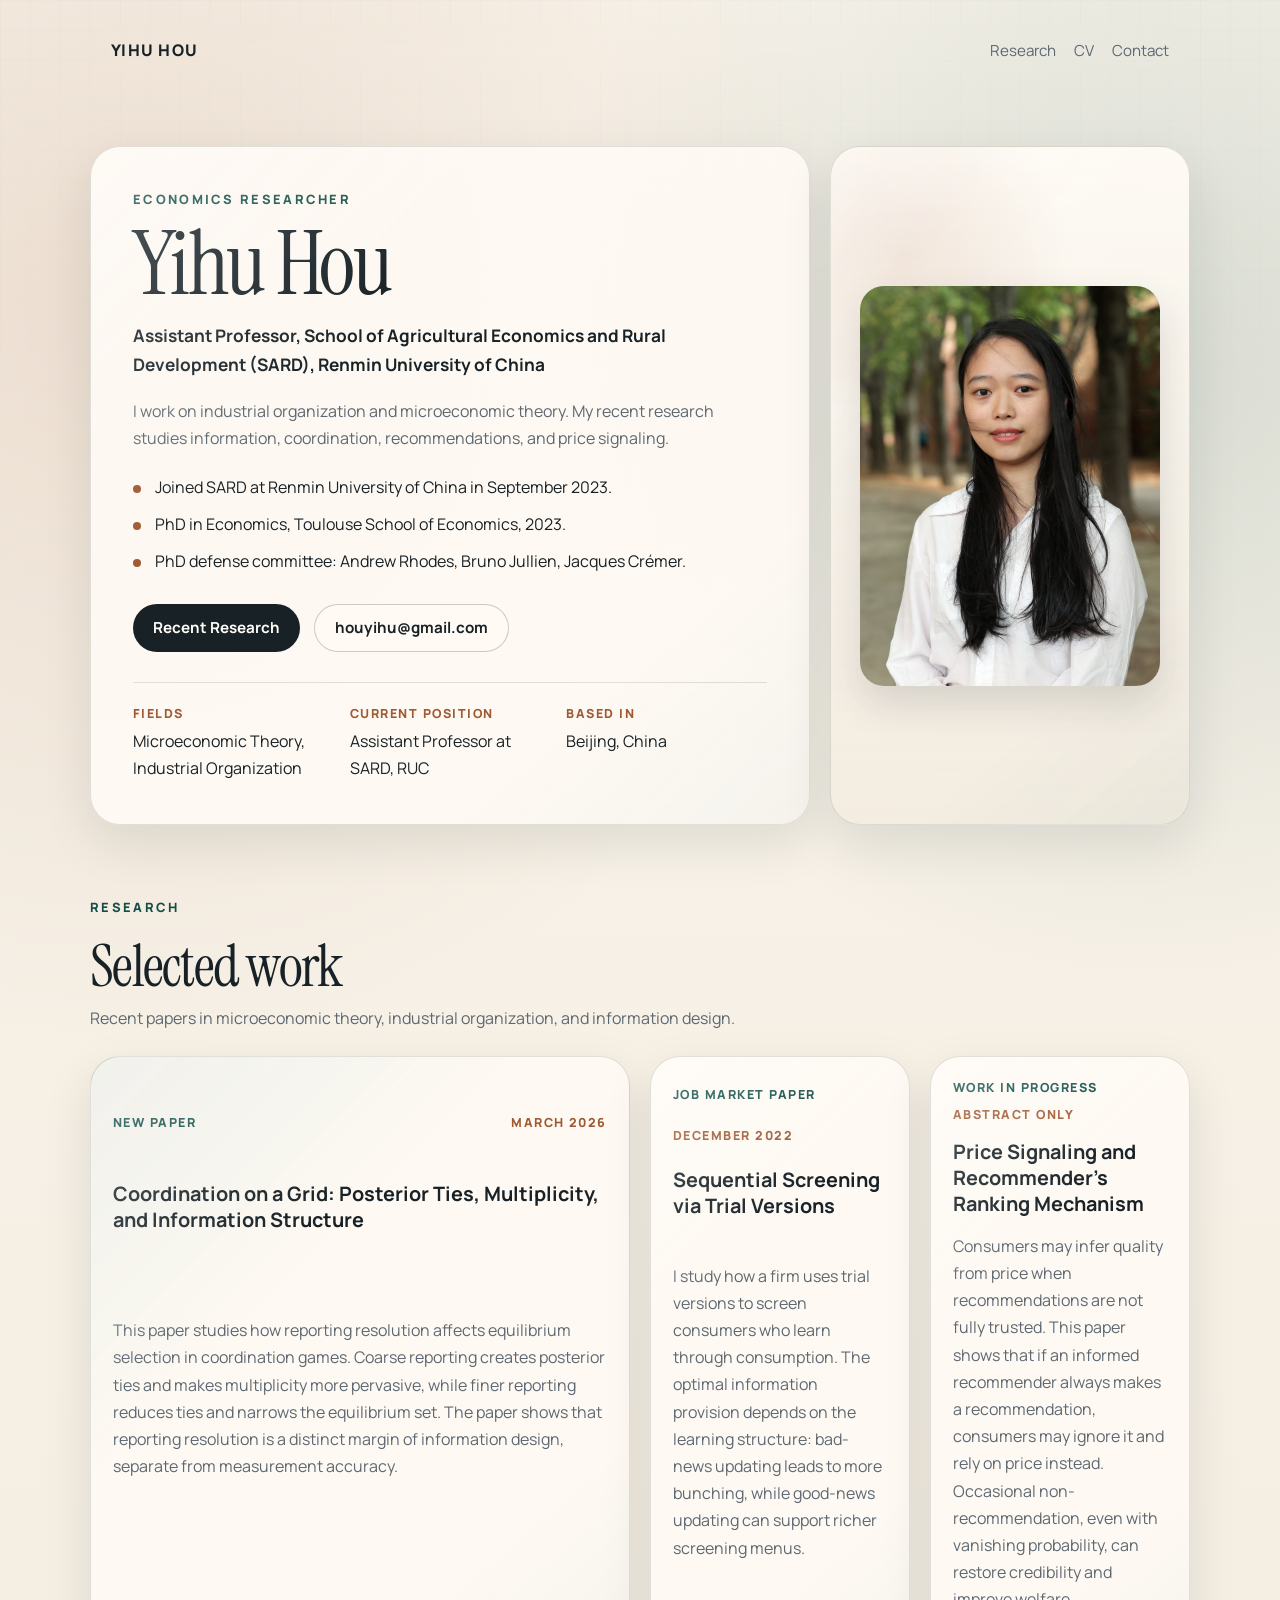
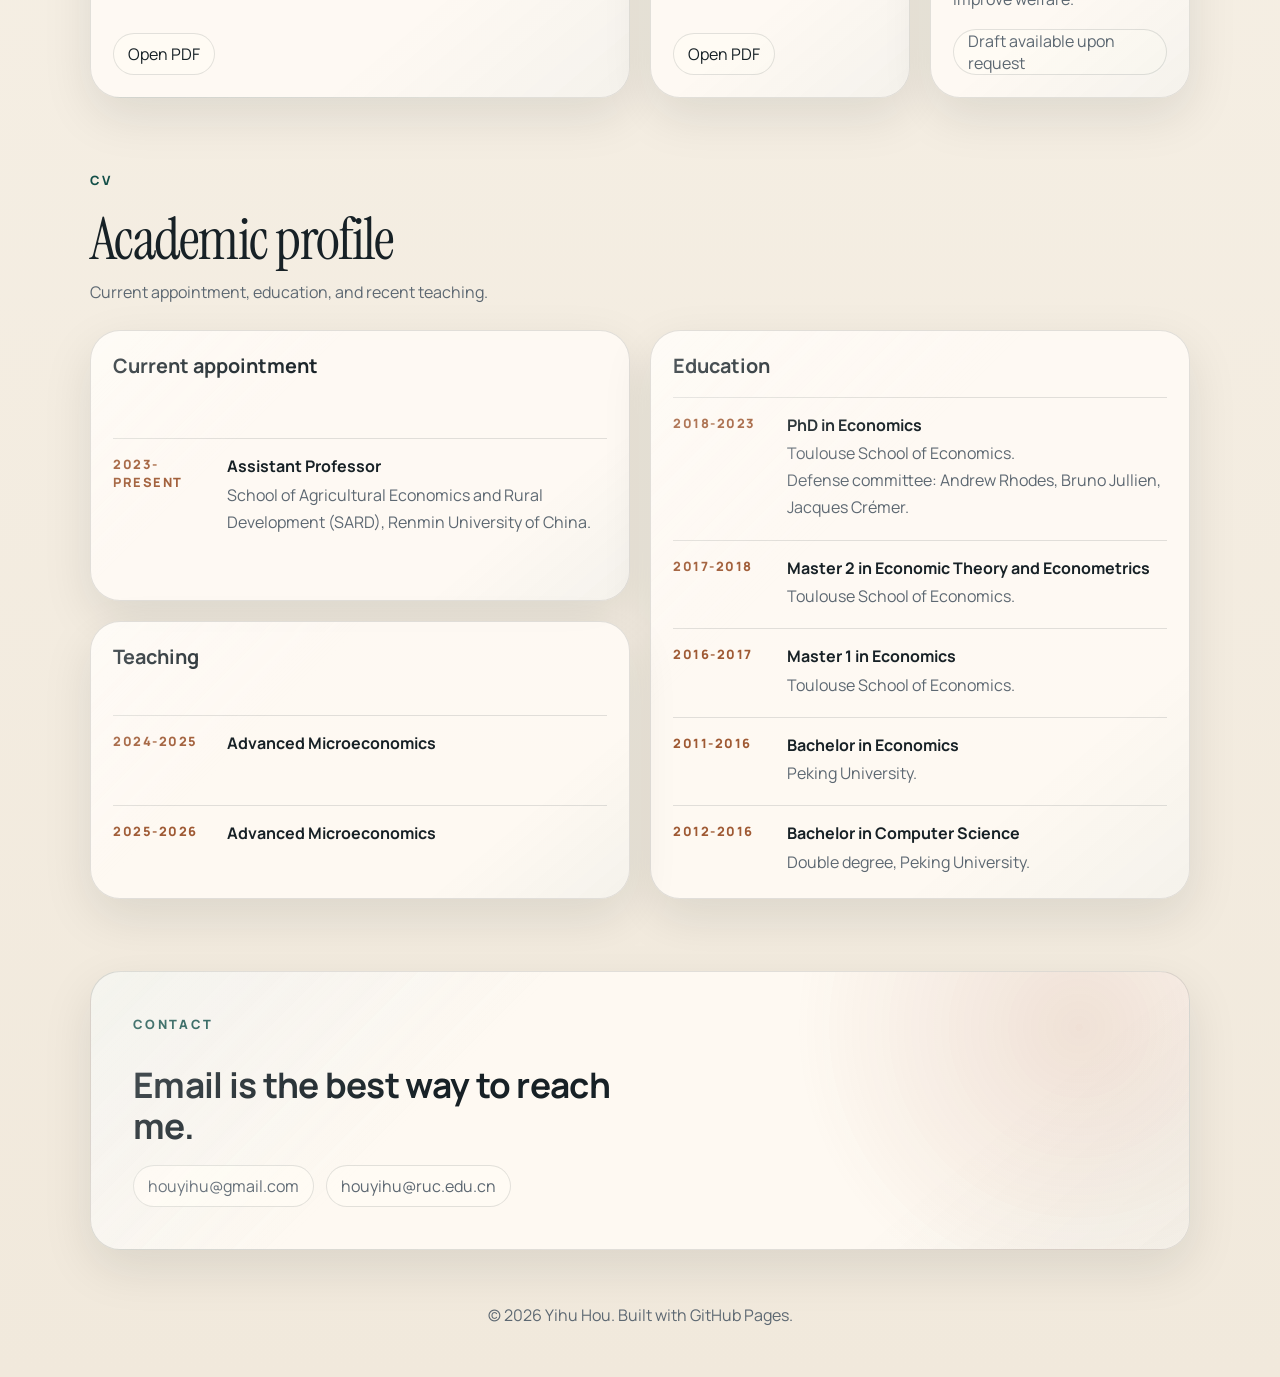
==== index.html @ 190ee10f "Build academic personal website" ====
<!DOCTYPE html>
<html lang="en">
<head>
  <meta charset="UTF-8">
  <meta name="viewport" content="width=device-width, initial-scale=1.0">
  <title>Yihu Hou | Economics</title>
  <meta
    name="description"
    content="Personal academic website of Yihu Hou, Assistant Professor at SARD, Renmin University of China."
  >
  <link rel="preconnect" href="https://fonts.googleapis.com">
  <link rel="preconnect" href="https://fonts.gstatic.com" crossorigin>
  <link
    href="https://fonts.googleapis.com/css2?family=Instrument+Serif:ital@0;1&family=Manrope:wght@400;500;600;700;800&display=swap"
    rel="stylesheet"
  >
  <link rel="stylesheet" href="assets/styles.css">
</head>
<body>
  <div class="page-shell">
    <header class="site-header">
      <a class="brand" href="#top">Yihu Hou</a>
      <nav class="site-nav" aria-label="Main navigation">
        <a href="#research">Research</a>
        <a href="#cv">CV</a>
        <a href="#contact">Contact</a>
      </nav>
    </header>

    <main id="top">
      <section class="hero section" data-reveal>
        <div class="hero-copy">
          <p class="eyebrow">Economics researcher</p>
          <h1>Yihu Hou</h1>
          <p class="hero-role">
            Assistant Professor, School of Agricultural Economics and Rural Development
            (SARD), Renmin University of China
          </p>
          <p class="hero-text">
            I work on industrial organization and microeconomic theory. My recent research
            studies information, coordination, recommendations, and price signaling.
          </p>

          <ul class="hero-points">
            <li>Joined SARD at Renmin University of China in September 2023.</li>
            <li>PhD in Economics, Toulouse School of Economics, 2023.</li>
            <li>PhD defense committee: Andrew Rhodes, Bruno Jullien, Jacques Cr&eacute;mer.</li>
          </ul>

          <div class="hero-actions">
            <a class="button button-primary" href="#research">Recent Research</a>
            <a class="button button-secondary" href="mailto:houyihu@gmail.com">houyihu@gmail.com</a>
          </div>

          <dl class="hero-meta">
            <div>
              <dt>Fields</dt>
              <dd>Microeconomic Theory, Industrial Organization</dd>
            </div>
            <div>
              <dt>Current Position</dt>
              <dd>Assistant Professor at SARD, RUC</dd>
            </div>
            <div>
              <dt>Based In</dt>
              <dd>Beijing, China</dd>
            </div>
          </dl>
        </div>

        <figure class="hero-photo">
          <img src="assets/yihu-photo.jpg" alt="Portrait of Yihu Hou">
        </figure>
      </section>

      <section class="section research" id="research" data-reveal>
        <div class="section-heading">
          <p class="eyebrow">Research</p>
          <h2>Selected work</h2>
          <p class="section-note">
            Recent papers in microeconomic theory, industrial organization, and information design.
          </p>
        </div>

        <div class="research-grid">
          <article class="paper-card paper-card-featured">
            <div class="paper-meta">
              <span class="paper-tag">New paper</span>
              <span class="paper-date">March 2026</span>
            </div>
            <h3>Coordination on a Grid: Posterior Ties, Multiplicity, and Information Structure</h3>
            <p>
              This paper studies how reporting resolution affects equilibrium selection in
              coordination games. Coarse reporting creates posterior ties and makes multiplicity
              more pervasive, while finer reporting reduces ties and narrows the equilibrium set.
              The paper shows that reporting resolution is a distinct margin of information design,
              separate from measurement accuracy.
            </p>
            <div class="paper-links">
              <a href="coordination-on-a-grid_v3.pdf" target="_blank" rel="noreferrer">Open PDF</a>
            </div>
          </article>

          <article class="paper-card">
            <div class="paper-meta">
              <span class="paper-tag">Job market paper</span>
              <span class="paper-date">December 2022</span>
            </div>
            <h3>Sequential Screening via Trial Versions</h3>
            <p>
              I study how a firm uses trial versions to screen consumers who learn through
              consumption. The optimal information provision depends on the learning structure:
              bad-news updating leads to more bunching, while good-news updating can support
              richer screening menus.
            </p>
            <div class="paper-links">
              <a href="jmp.pdf" target="_blank" rel="noreferrer">Open PDF</a>
            </div>
          </article>

          <article class="paper-card">
            <div class="paper-meta">
              <span class="paper-tag">Work in progress</span>
              <span class="paper-date">Abstract only</span>
            </div>
            <h3>Price Signaling and Recommender's Ranking Mechanism</h3>
            <p>
              Consumers may infer quality from price when recommendations are not fully trusted.
              This paper shows that if an informed recommender always makes a recommendation,
              consumers may ignore it and rely on price instead. Occasional non-recommendation,
              even with vanishing probability, can restore credibility and improve welfare.
            </p>
            <div class="paper-links">
              <span>Draft available upon request</span>
            </div>
          </article>
        </div>
      </section>

      <section class="section cv-section" id="cv" data-reveal>
        <div class="section-heading">
          <p class="eyebrow">CV</p>
          <h2>Academic profile</h2>
          <p class="section-note">
            Current appointment, education, and recent teaching.
          </p>
        </div>

        <div class="cv-grid">
          <article class="cv-card">
            <h3>Current appointment</h3>
            <div class="cv-item">
              <span class="cv-date">2023-present</span>
              <div>
                <strong>Assistant Professor</strong>
                <p>School of Agricultural Economics and Rural Development (SARD), Renmin University of China.</p>
              </div>
            </div>
          </article>

          <article class="cv-card cv-card-large">
            <h3>Education</h3>
            <div class="cv-item">
              <span class="cv-date">2018-2023</span>
              <div>
                <strong>PhD in Economics</strong>
                <p>Toulouse School of Economics.</p>
                <p>Defense committee: Andrew Rhodes, Bruno Jullien, Jacques Cr&eacute;mer.</p>
              </div>
            </div>
            <div class="cv-item">
              <span class="cv-date">2017-2018</span>
              <div>
                <strong>Master 2 in Economic Theory and Econometrics</strong>
                <p>Toulouse School of Economics.</p>
              </div>
            </div>
            <div class="cv-item">
              <span class="cv-date">2016-2017</span>
              <div>
                <strong>Master 1 in Economics</strong>
                <p>Toulouse School of Economics.</p>
              </div>
            </div>
            <div class="cv-item">
              <span class="cv-date">2011-2016</span>
              <div>
                <strong>Bachelor in Economics</strong>
                <p>Peking University.</p>
              </div>
            </div>
            <div class="cv-item">
              <span class="cv-date">2012-2016</span>
              <div>
                <strong>Bachelor in Computer Science</strong>
                <p>Double degree, Peking University.</p>
              </div>
            </div>
          </article>

          <article class="cv-card">
            <h3>Teaching</h3>
            <div class="cv-item">
              <span class="cv-date">2024-2025</span>
              <div>
                <strong>Advanced Microeconomics</strong>
              </div>
            </div>
            <div class="cv-item">
              <span class="cv-date">2025-2026</span>
              <div>
                <strong>Advanced Microeconomics</strong>
              </div>
            </div>
          </article>
        </div>
      </section>

      <section class="section contact-section" id="contact" data-reveal>
        <div class="contact-panel">
          <p class="eyebrow">Contact</p>
          <h2>Email is the best way to reach me.</h2>
          <div class="contact-links" aria-label="Contact links">
            <a href="mailto:houyihu@gmail.com">houyihu@gmail.com</a>
            <a href="mailto:houyihu@ruc.edu.cn">houyihu@ruc.edu.cn</a>
          </div>
        </div>
      </section>
    </main>

    <footer class="site-footer">
      <p>&copy; <span id="current-year"></span> Yihu Hou. Built with GitHub Pages.</p>
    </footer>
  </div>

  <script src="assets/script.js"></script>
</body>
</html>
---- assets/styles.css ----
:root {
  --bg: #f6f1e8;
  --surface: rgba(255, 251, 245, 0.88);
  --surface-strong: #fffdf8;
  --ink: #172126;
  --muted: #5d6872;
  --line: rgba(23, 33, 38, 0.12);
  --line-strong: rgba(23, 33, 38, 0.22);
  --accent: #124e47;
  --accent-soft: rgba(18, 78, 71, 0.12);
  --warm: #9f5a34;
  --shadow: 0 18px 50px rgba(20, 29, 34, 0.1);
  --radius-xl: 30px;
  --radius-lg: 22px;
  --radius-md: 18px;
  --radius-sm: 999px;
  --max-width: 1100px;
}

*,
*::before,
*::after {
  box-sizing: border-box;
}

html {
  scroll-behavior: smooth;
}

body {
  margin: 0;
  min-height: 100vh;
  font-family: "Manrope", "Segoe UI", sans-serif;
  color: var(--ink);
  background:
    radial-gradient(circle at 10% 10%, rgba(159, 90, 52, 0.14), transparent 26%),
    radial-gradient(circle at 90% 12%, rgba(18, 78, 71, 0.14), transparent 22%),
    linear-gradient(180deg, #f9f4eb 0%, #f1e9dc 100%);
}

body::before {
  content: "";
  position: fixed;
  inset: 0;
  pointer-events: none;
  background-image:
    linear-gradient(rgba(23, 33, 38, 0.03) 1px, transparent 1px),
    linear-gradient(90deg, rgba(23, 33, 38, 0.03) 1px, transparent 1px);
  background-size: 30px 30px;
  mask-image: linear-gradient(180deg, rgba(0, 0, 0, 0.35), transparent 85%);
}

a {
  color: inherit;
  text-decoration: none;
}

img {
  display: block;
  max-width: 100%;
}

h1,
h2,
h3,
p,
dl,
dd,
dt,
figure {
  margin: 0;
}

ul {
  margin: 0;
  padding: 0;
}

.page-shell {
  width: min(calc(100% - 32px), var(--max-width));
  margin: 0 auto;
  padding: 24px 0 48px;
}

.site-header {
  position: sticky;
  top: 18px;
  z-index: 20;
  display: flex;
  align-items: center;
  justify-content: space-between;
  gap: 16px;
  padding: 14px 20px;
  margin-bottom: 28px;
  border: 1px solid transparent;
  border-radius: var(--radius-sm);
  backdrop-filter: blur(14px);
  transition:
    background-color 200ms ease,
    border-color 200ms ease,
    box-shadow 200ms ease;
}

.site-header.is-scrolled {
  background: rgba(255, 251, 245, 0.78);
  border-color: rgba(23, 33, 38, 0.08);
  box-shadow: 0 10px 28px rgba(20, 29, 34, 0.08);
}

.brand {
  font-size: 1rem;
  font-weight: 800;
  letter-spacing: 0.08em;
  text-transform: uppercase;
}

.site-nav {
  display: flex;
  flex-wrap: wrap;
  justify-content: flex-end;
  gap: 18px;
}

.site-nav a,
.paper-links a,
.contact-links a {
  transition:
    color 180ms ease,
    border-color 180ms ease,
    transform 180ms ease,
    background-color 180ms ease;
}

.site-nav a {
  font-size: 0.95rem;
  color: var(--muted);
}

.site-nav a:hover,
.site-nav a:focus-visible,
.paper-links a:hover,
.paper-links a:focus-visible,
.contact-links a:hover,
.contact-links a:focus-visible {
  color: var(--accent);
}

.section {
  padding: 36px 0;
}

.hero,
.research-grid,
.cv-grid {
  display: grid;
  gap: 20px;
}

.hero {
  grid-template-columns: minmax(0, 1.2fr) minmax(280px, 360px);
  align-items: center;
  padding-top: 42px;
}

.hero-copy,
.hero-photo,
.paper-card,
.cv-card,
.contact-panel {
  position: relative;
  overflow: hidden;
  border: 1px solid var(--line);
  border-radius: var(--radius-xl);
  background: var(--surface);
  box-shadow: var(--shadow);
}

.hero-copy,
.contact-panel {
  padding: clamp(28px, 4vw, 42px);
}

.hero-photo,
.paper-card,
.cv-card {
  padding: 22px;
}

.hero-copy::after,
.hero-photo::after,
.paper-card::after,
.cv-card::after,
.contact-panel::after {
  content: "";
  position: absolute;
  inset: 0;
  border-radius: inherit;
  pointer-events: none;
  background:
    linear-gradient(135deg, rgba(255, 255, 255, 0.28), transparent 34%),
    linear-gradient(320deg, rgba(18, 78, 71, 0.04), transparent 24%);
}

.eyebrow {
  margin-bottom: 10px;
  font-size: 0.8rem;
  font-weight: 800;
  letter-spacing: 0.18em;
  text-transform: uppercase;
  color: var(--accent);
}

h1,
h2 {
  font-family: "Instrument Serif", Georgia, serif;
  font-weight: 400;
  letter-spacing: -0.03em;
  line-height: 0.98;
}

h1 {
  font-size: clamp(3.2rem, 7vw, 5.5rem);
}

h2 {
  font-size: clamp(2.2rem, 4.5vw, 3.7rem);
}

h3 {
  font-size: 1.24rem;
  line-height: 1.3;
}

p,
li,
dd,
.section-note {
  line-height: 1.7;
}

.hero-role {
  margin-top: 14px;
  max-width: 34rem;
  font-size: 1.08rem;
  font-weight: 700;
}

.hero-text,
.section-note,
.paper-card p,
.cv-item p,
.site-nav a,
.paper-links span,
.contact-links a,
.site-footer {
  color: var(--muted);
}

.hero-text {
  max-width: 40rem;
  margin-top: 18px;
}

.hero-points {
  display: grid;
  gap: 10px;
  margin-top: 22px;
  list-style: none;
}

.hero-points li {
  position: relative;
  padding-left: 22px;
}

.hero-points li::before {
  content: "";
  position: absolute;
  top: 11px;
  left: 0;
  width: 8px;
  height: 8px;
  border-radius: 50%;
  background: var(--warm);
}

.hero-actions {
  display: flex;
  flex-wrap: wrap;
  gap: 14px;
  margin-top: 28px;
}

.button {
  display: inline-flex;
  align-items: center;
  justify-content: center;
  min-height: 48px;
  padding: 0 20px;
  border-radius: var(--radius-sm);
  font-size: 0.95rem;
  font-weight: 700;
  transition:
    transform 180ms ease,
    background-color 180ms ease,
    border-color 180ms ease,
    color 180ms ease;
}

.button:hover,
.button:focus-visible {
  transform: translateY(-2px);
}

.button-primary {
  color: #fffdf8;
  background: var(--ink);
}

.button-primary:hover,
.button-primary:focus-visible {
  background: var(--accent);
}

.button-secondary {
  border: 1px solid var(--line-strong);
  background: rgba(255, 251, 245, 0.72);
}

.button-secondary:hover,
.button-secondary:focus-visible {
  border-color: var(--accent);
}

.hero-meta {
  display: grid;
  grid-template-columns: repeat(3, minmax(0, 1fr));
  gap: 16px;
  margin-top: 30px;
  padding-top: 22px;
  border-top: 1px solid var(--line);
}

.hero-meta dt {
  margin-bottom: 6px;
  font-size: 0.78rem;
  font-weight: 800;
  letter-spacing: 0.12em;
  text-transform: uppercase;
  color: var(--warm);
}

.hero-photo {
  align-self: stretch;
  display: flex;
  align-items: center;
  justify-content: center;
  background:
    radial-gradient(circle at 20% 16%, rgba(159, 90, 52, 0.14), transparent 26%),
    linear-gradient(180deg, rgba(255, 251, 245, 0.95), rgba(244, 236, 224, 0.82));
}

.hero-photo img {
  width: 100%;
  max-width: 300px;
  aspect-ratio: 3 / 4;
  object-fit: cover;
  border-radius: 24px;
  box-shadow: 0 18px 40px rgba(20, 29, 34, 0.14);
}

.section-heading {
  display: grid;
  gap: 10px;
  margin-bottom: 24px;
}

.research-grid {
  grid-template-columns: repeat(12, minmax(0, 1fr));
}

.paper-card {
  display: grid;
  gap: 16px;
}

.paper-card-featured {
  grid-column: span 6;
  background:
    linear-gradient(135deg, rgba(18, 78, 71, 0.08), transparent 36%),
    var(--surface);
}

.research-grid .paper-card:nth-child(2),
.research-grid .paper-card:nth-child(3) {
  grid-column: span 3;
}

.paper-meta {
  display: flex;
  flex-wrap: wrap;
  align-items: center;
  justify-content: space-between;
  gap: 10px;
}

.paper-tag,
.paper-date {
  font-size: 0.78rem;
  font-weight: 800;
  letter-spacing: 0.12em;
  text-transform: uppercase;
}

.paper-tag {
  color: var(--accent);
}

.paper-date {
  color: var(--warm);
}

.paper-links {
  display: flex;
  flex-wrap: wrap;
  gap: 10px;
  margin-top: auto;
}

.paper-links a,
.paper-links span,
.contact-links a {
  display: inline-flex;
  align-items: center;
  justify-content: center;
  min-height: 42px;
  padding: 0 14px;
  border: 1px solid var(--line);
  border-radius: var(--radius-sm);
  background: rgba(255, 251, 245, 0.74);
}

.paper-links a:hover,
.paper-links a:focus-visible,
.contact-links a:hover,
.contact-links a:focus-visible {
  transform: translateY(-1px);
  border-color: rgba(18, 78, 71, 0.28);
}

.cv-grid {
  grid-template-columns: repeat(2, minmax(0, 1fr));
}

.cv-card {
  display: grid;
  gap: 18px;
}

.cv-card-large {
  grid-row: span 2;
}

.cv-item {
  display: grid;
  grid-template-columns: 100px 1fr;
  gap: 14px;
  padding-top: 16px;
  border-top: 1px solid var(--line);
}

.cv-date {
  font-size: 0.8rem;
  font-weight: 800;
  letter-spacing: 0.12em;
  text-transform: uppercase;
  color: var(--warm);
}

.cv-item strong {
  display: block;
  margin-bottom: 4px;
  line-height: 1.4;
}

.contact-links {
  display: flex;
  flex-wrap: wrap;
  gap: 12px;
}

.contact-panel {
  display: grid;
  gap: 18px;
  background:
    radial-gradient(circle at 90% 20%, rgba(159, 90, 52, 0.15), transparent 28%),
    linear-gradient(135deg, rgba(18, 78, 71, 0.06), transparent 34%),
    var(--surface);
}

.contact-panel h2 {
  max-width: 22ch;
  font-family: "Manrope", "Segoe UI", sans-serif;
  font-size: clamp(1.55rem, 2.8vw, 2.2rem);
  font-weight: 700;
  letter-spacing: -0.02em;
  line-height: 1.18;
}

.site-footer {
  padding-top: 16px;
  text-align: center;
}

[data-reveal] {
  opacity: 0;
  transform: translateY(18px);
  transition:
    opacity 700ms ease,
    transform 700ms ease;
}

[data-reveal].is-visible {
  opacity: 1;
  transform: translateY(0);
}

@media (max-width: 1024px) {
  .hero,
  .cv-grid {
    grid-template-columns: 1fr;
  }

  .research-grid {
    grid-template-columns: 1fr;
  }

  .paper-card-featured,
  .research-grid .paper-card:nth-child(2),
  .research-grid .paper-card:nth-child(3) {
    grid-column: auto;
  }

  .cv-card-large {
    grid-row: auto;
  }
}

@media (max-width: 720px) {
  .page-shell {
    width: min(calc(100% - 20px), var(--max-width));
    padding-top: 14px;
  }

  .site-header {
    position: static;
    padding: 12px 16px;
    border-radius: 22px;
    background: rgba(255, 251, 245, 0.8);
    border-color: rgba(23, 33, 38, 0.08);
  }

  .site-nav {
    gap: 14px;
  }

  .hero {
    padding-top: 18px;
  }

  .hero-copy,
  .hero-photo,
  .paper-card,
  .cv-card,
  .contact-panel {
    border-radius: 24px;
  }

  .hero-meta,
  .cv-item {
    grid-template-columns: 1fr;
  }

  .hero-photo img {
    max-width: 260px;
  }
}

@media (prefers-reduced-motion: reduce) {
  html {
    scroll-behavior: auto;
  }

  *,
  *::before,
  *::after {
    animation: none !important;
    transition: none !important;
  }

  [data-reveal] {
    opacity: 1;
    transform: none;
  }
}
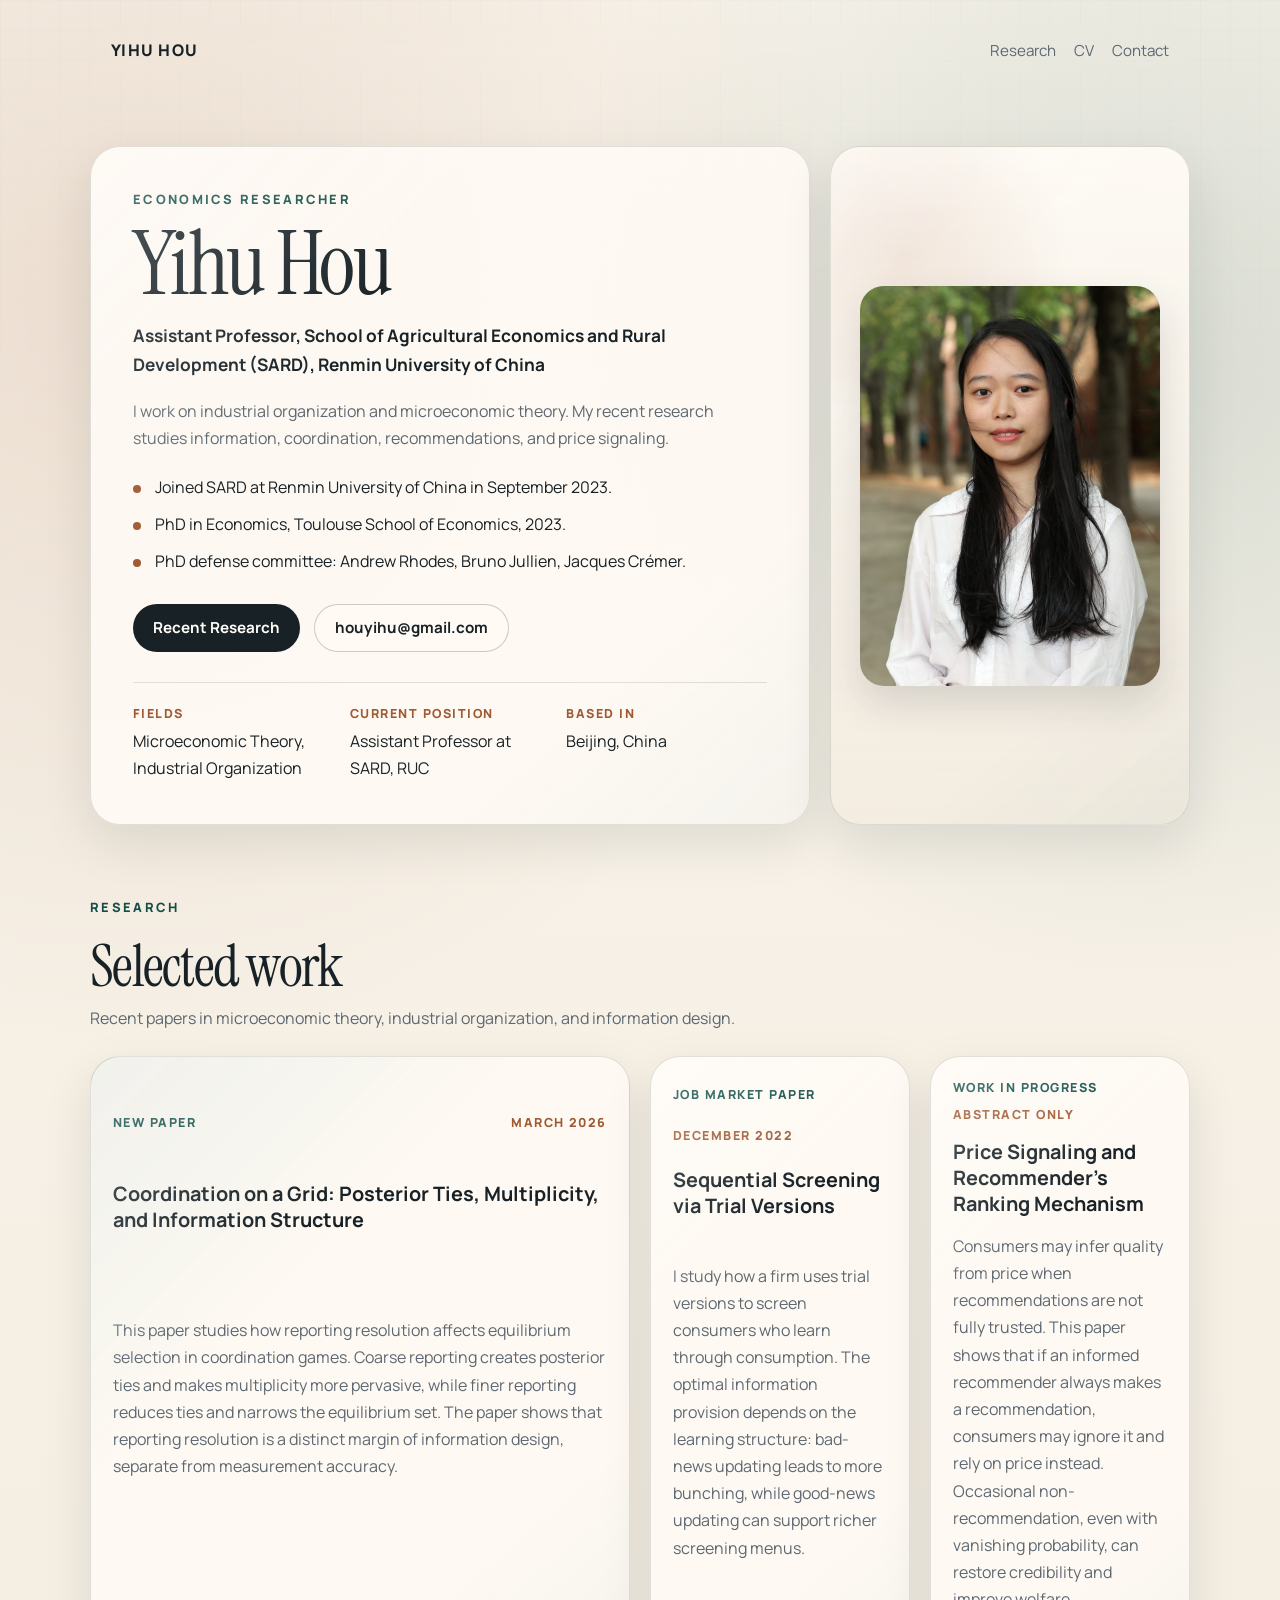
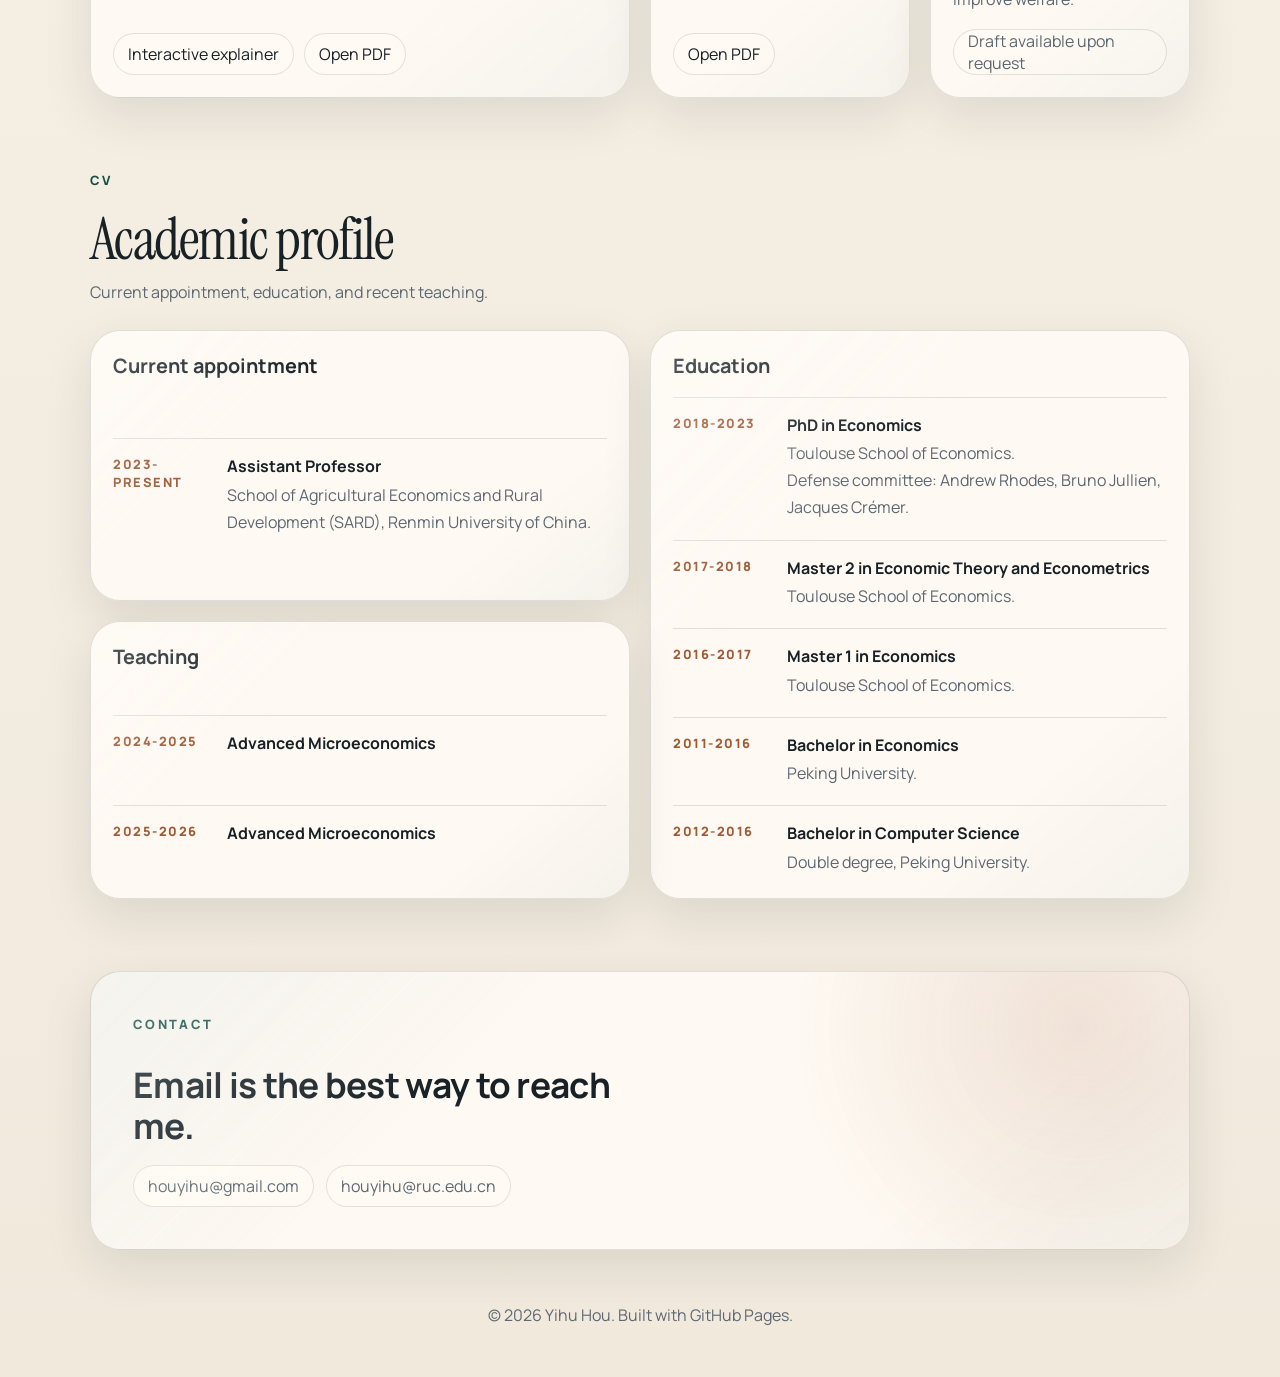
==== commit 531c8454: "Add illustration updates" ====
--- a/index.html
+++ b/index.html
@@ -8,6 +8,45 @@
     name="description"
     content="Personal academic website of Yihu Hou, Assistant Professor at SARD, Renmin University of China."
   >
+  <meta name="robots" content="index,follow,max-image-preview:large">
+  <link rel="canonical" href="https://yihuhou.github.io/">
+  <meta property="og:type" content="website">
+  <meta property="og:url" content="https://yihuhou.github.io/">
+  <meta property="og:title" content="Yihu Hou | Economics">
+  <meta
+    property="og:description"
+    content="Personal academic website of Yihu Hou, Assistant Professor at SARD, Renmin University of China."
+  >
+  <meta property="og:image" content="https://yihuhou.github.io/assets/yihu-photo.jpg">
+  <meta name="twitter:card" content="summary_large_image">
+  <script type="application/ld+json">
+    {
+      "@context": "https://schema.org",
+      "@type": "Person",
+      "name": "Yihu Hou",
+      "url": "https://yihuhou.github.io/",
+      "image": "https://yihuhou.github.io/assets/yihu-photo.jpg",
+      "jobTitle": "Assistant Professor",
+      "worksFor": {
+        "@type": "CollegeOrUniversity",
+        "name": "Renmin University of China"
+      },
+      "affiliation": {
+        "@type": "Organization",
+        "name": "School of Agricultural Economics and Rural Development, Renmin University of China"
+      },
+      "alumniOf": [
+        {
+          "@type": "CollegeOrUniversity",
+          "name": "Toulouse School of Economics"
+        },
+        {
+          "@type": "CollegeOrUniversity",
+          "name": "Peking University"
+        }
+      ]
+    }
+  </script>
   <link rel="preconnect" href="https://fonts.googleapis.com">
   <link rel="preconnect" href="https://fonts.gstatic.com" crossorigin>
   <link
@@ -97,6 +136,7 @@
               separate from measurement accuracy.
             </p>
             <div class="paper-links">
+              <a href="coordination-on-a-grid.html">Interactive explainer</a>
               <a href="coordination-on-a-grid_v3.pdf" target="_blank" rel="noreferrer">Open PDF</a>
             </div>
           </article>
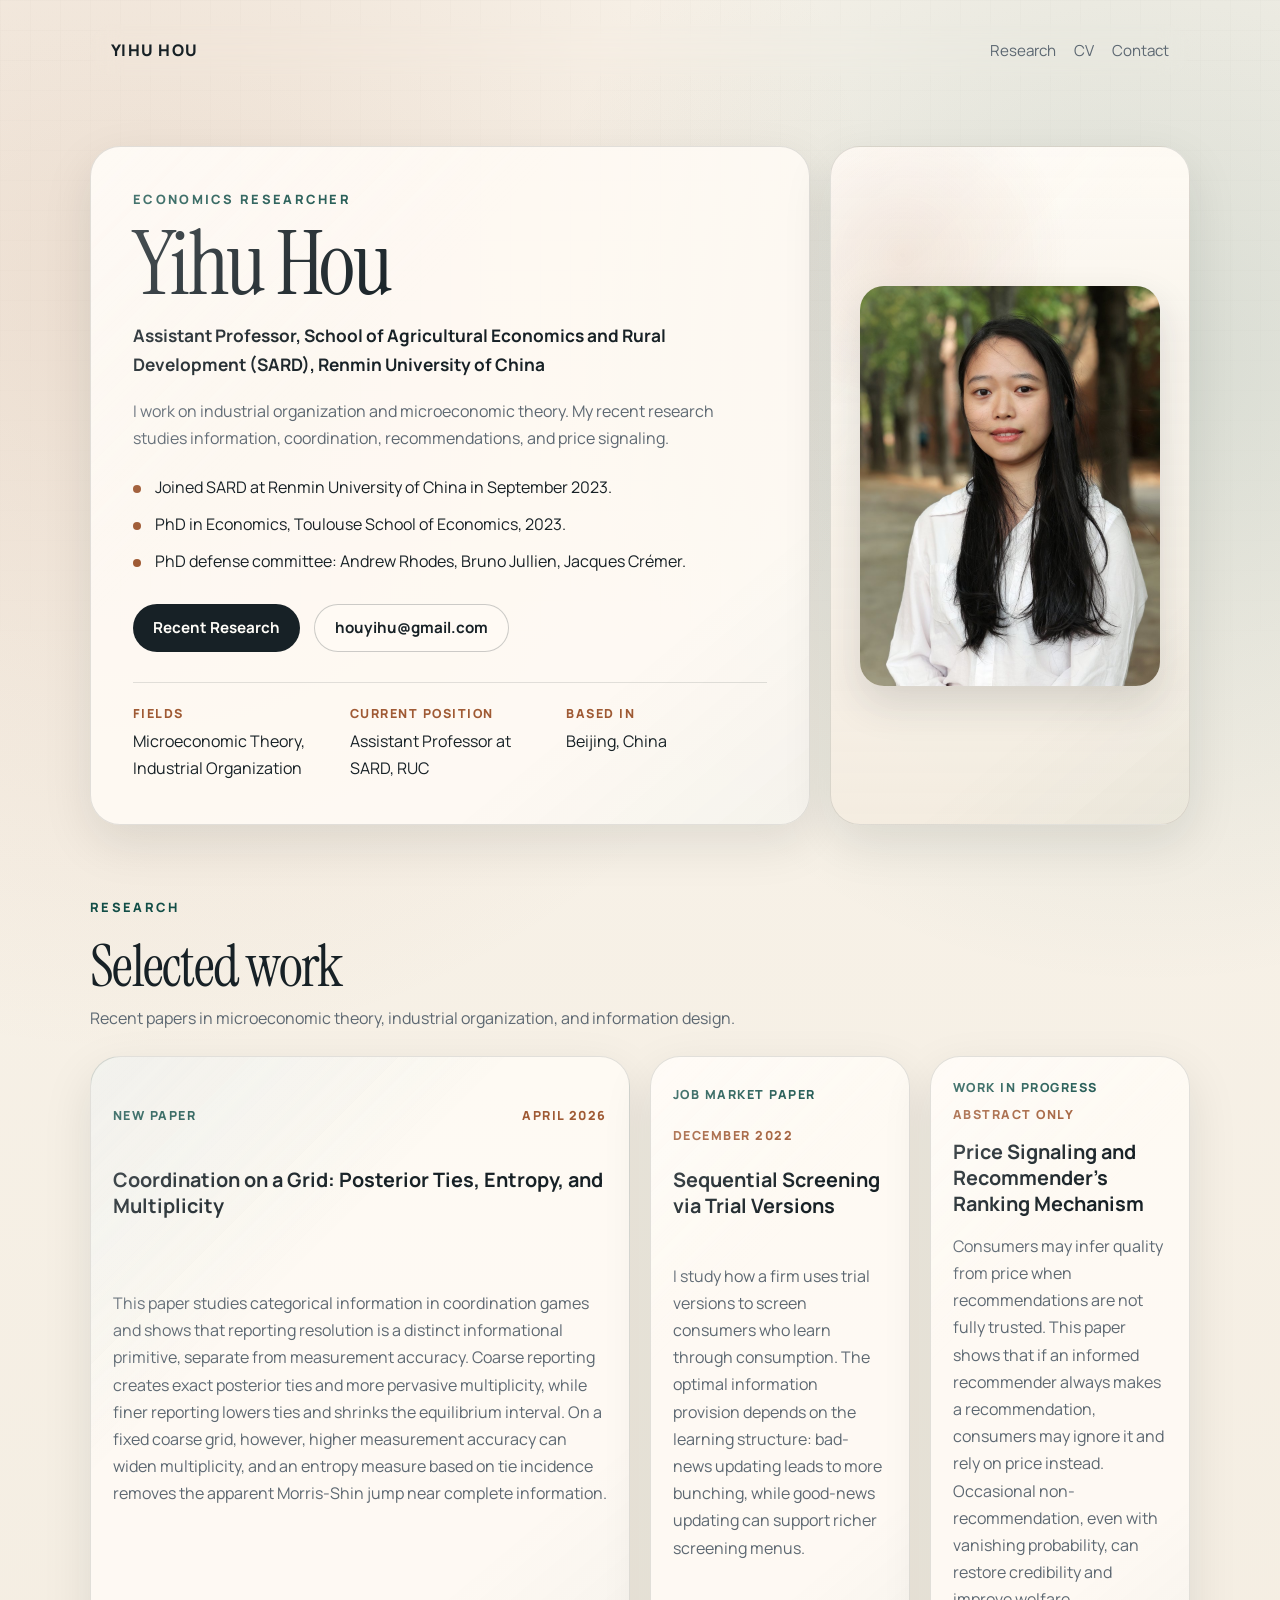
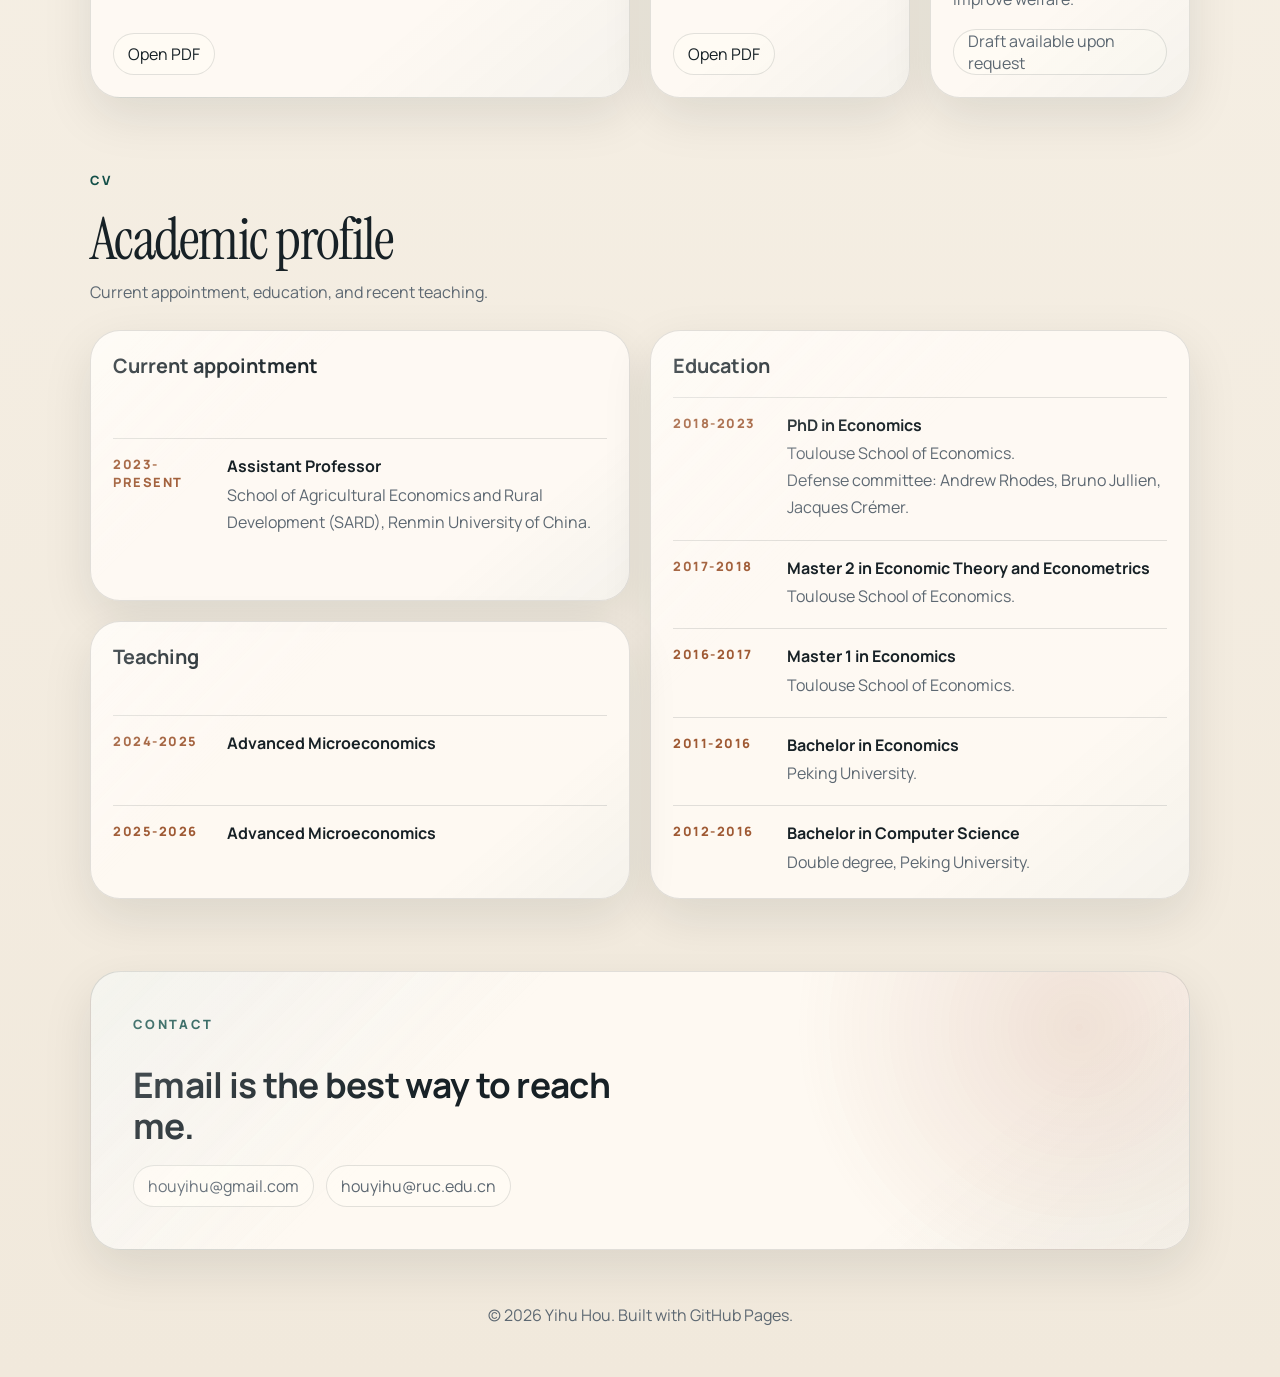
==== commit 6be64cbf: "entropy 对应的主页更新" ====
--- a/index.html
+++ b/index.html
@@ -125,18 +125,20 @@
           <article class="paper-card paper-card-featured">
             <div class="paper-meta">
               <span class="paper-tag">New paper</span>
-              <span class="paper-date">March 2026</span>
-            </div>
-            <h3>Coordination on a Grid: Posterior Ties, Multiplicity, and Information Structure</h3>
+              <span class="paper-date">April 2026</span>
+            </div>
+            <h3>Coordination on a Grid: Posterior Ties, Entropy, and Multiplicity</h3>
             <p>
-              This paper studies how reporting resolution affects equilibrium selection in
-              coordination games. Coarse reporting creates posterior ties and makes multiplicity
-              more pervasive, while finer reporting reduces ties and narrows the equilibrium set.
-              The paper shows that reporting resolution is a distinct margin of information design,
-              separate from measurement accuracy.
+              This paper studies categorical information in coordination games and shows
+              that reporting resolution is a distinct informational primitive, separate
+              from measurement accuracy. Coarse reporting creates exact posterior ties
+              and more pervasive multiplicity, while finer reporting lowers ties and
+              shrinks the equilibrium interval. On a fixed coarse grid, however, higher
+              measurement accuracy can widen multiplicity, and an entropy measure based
+              on tie incidence removes the apparent Morris-Shin jump near complete
+              information.
             </p>
             <div class="paper-links">
-              <a href="coordination-on-a-grid.html">Interactive explainer</a>
               <a href="coordination-on-a-grid_v3.pdf" target="_blank" rel="noreferrer">Open PDF</a>
             </div>
           </article>
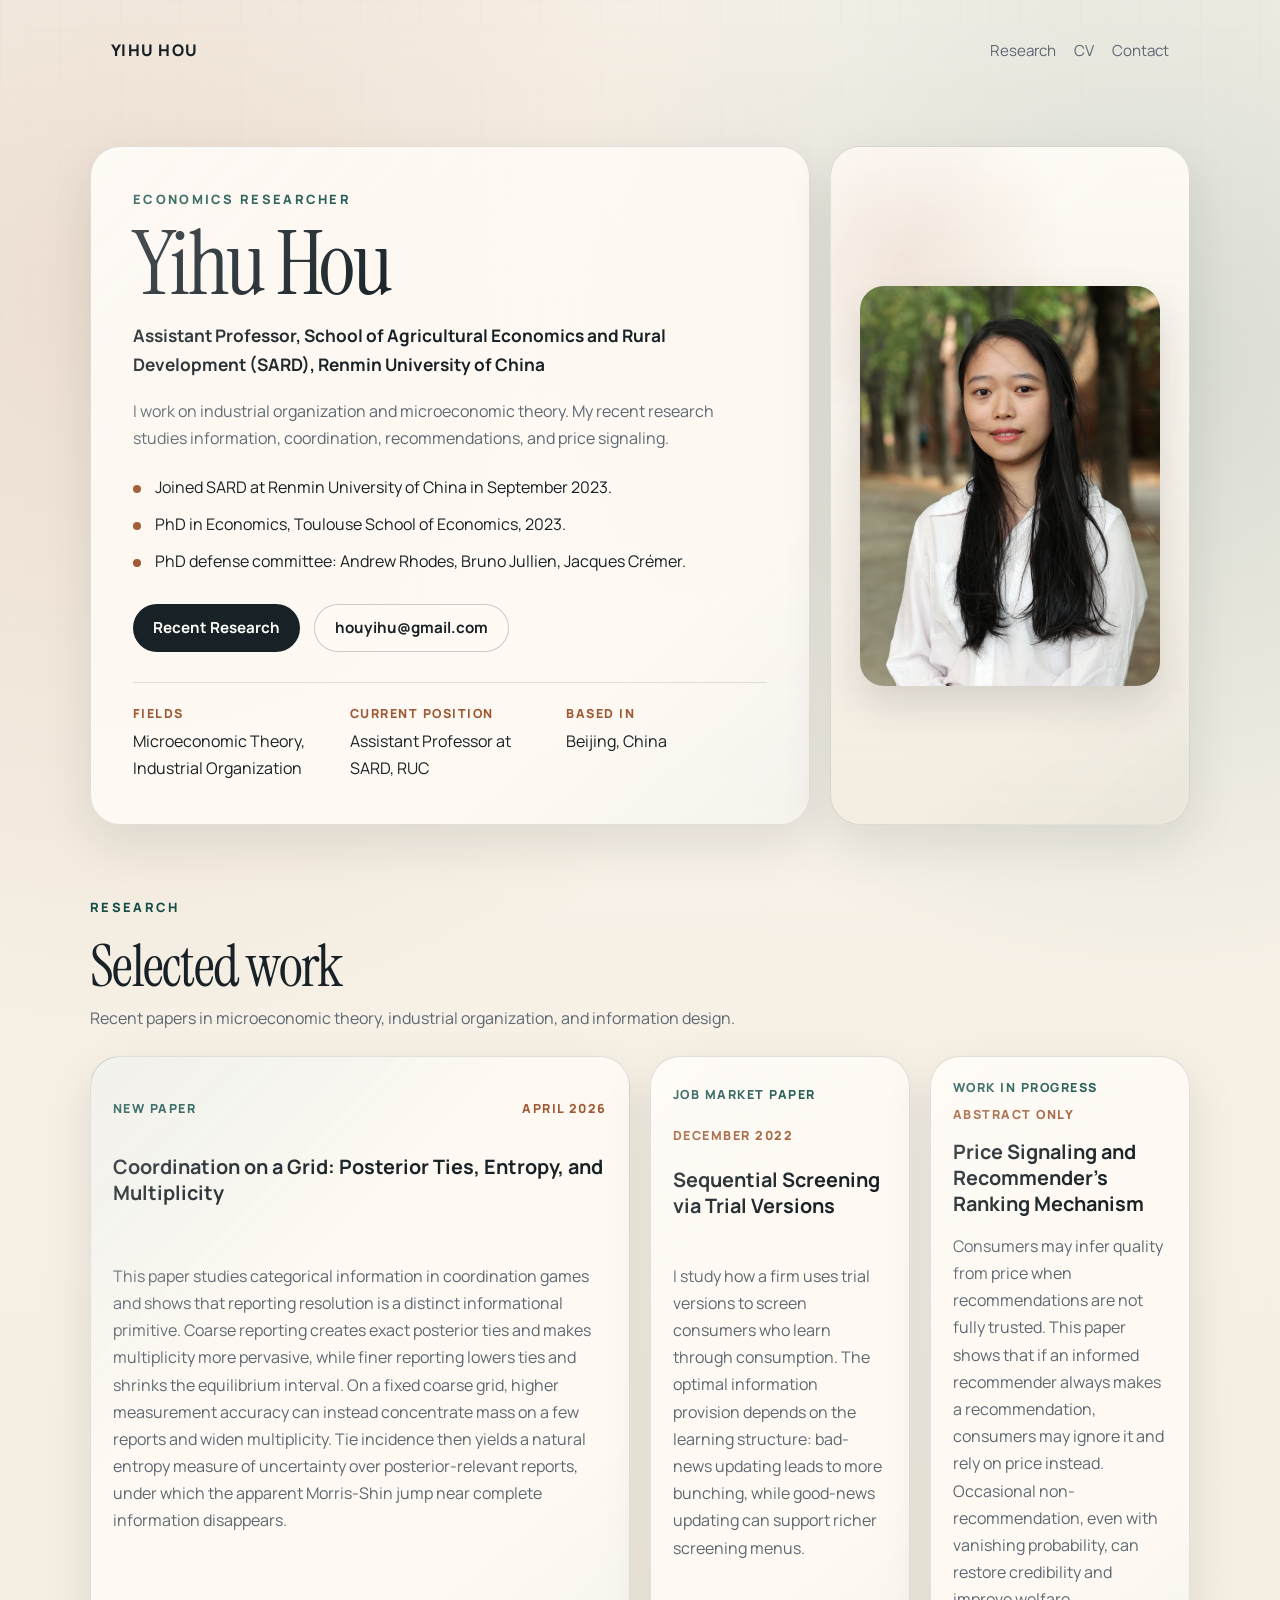
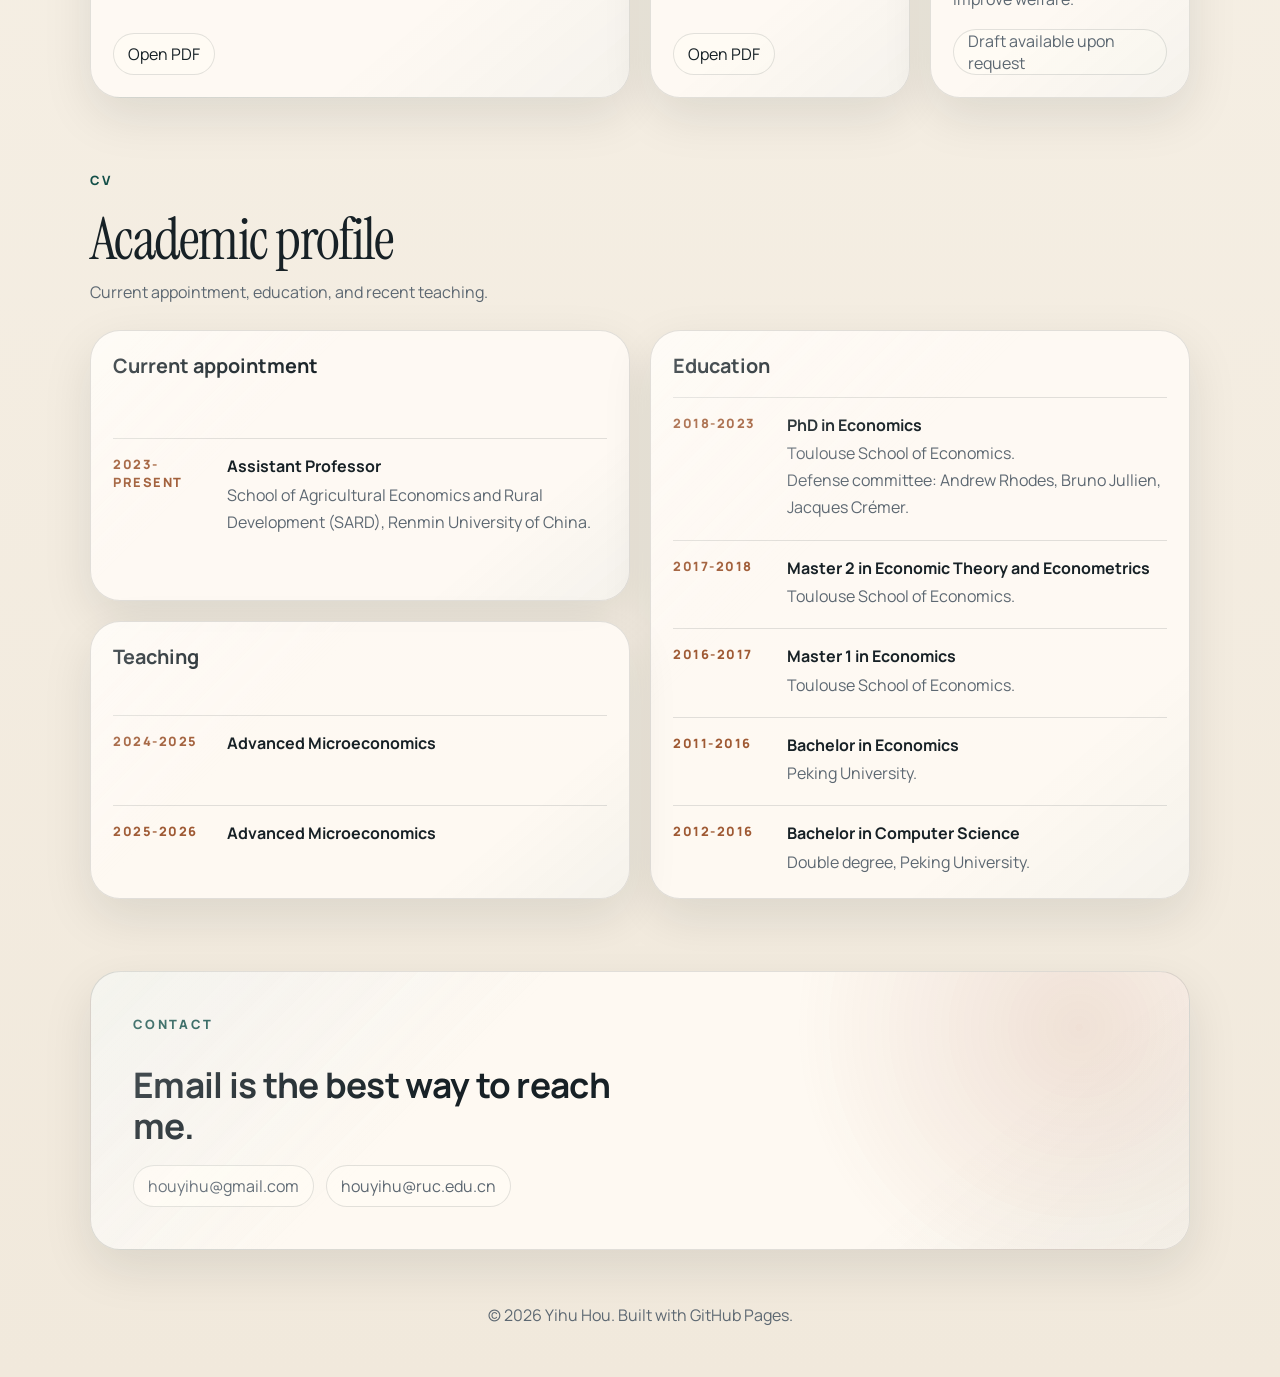
==== commit f73be410: "entropy 文献+主页摘要微调" ====
--- a/index.html
+++ b/index.html
@@ -130,13 +130,14 @@
             <h3>Coordination on a Grid: Posterior Ties, Entropy, and Multiplicity</h3>
             <p>
               This paper studies categorical information in coordination games and shows
-              that reporting resolution is a distinct informational primitive, separate
-              from measurement accuracy. Coarse reporting creates exact posterior ties
-              and more pervasive multiplicity, while finer reporting lowers ties and
-              shrinks the equilibrium interval. On a fixed coarse grid, however, higher
-              measurement accuracy can widen multiplicity, and an entropy measure based
-              on tie incidence removes the apparent Morris-Shin jump near complete
-              information.
+              that reporting resolution is a distinct informational primitive. Coarse
+              reporting creates exact posterior ties and makes multiplicity more
+              pervasive, while finer reporting lowers ties and shrinks the equilibrium
+              interval. On a fixed coarse grid, higher measurement accuracy can instead
+              concentrate mass on a few reports and widen multiplicity. Tie incidence
+              then yields a natural entropy measure of uncertainty over
+              posterior-relevant reports, under which the apparent Morris-Shin jump
+              near complete information disappears.
             </p>
             <div class="paper-links">
               <a href="coordination-on-a-grid_v3.pdf" target="_blank" rel="noreferrer">Open PDF</a>
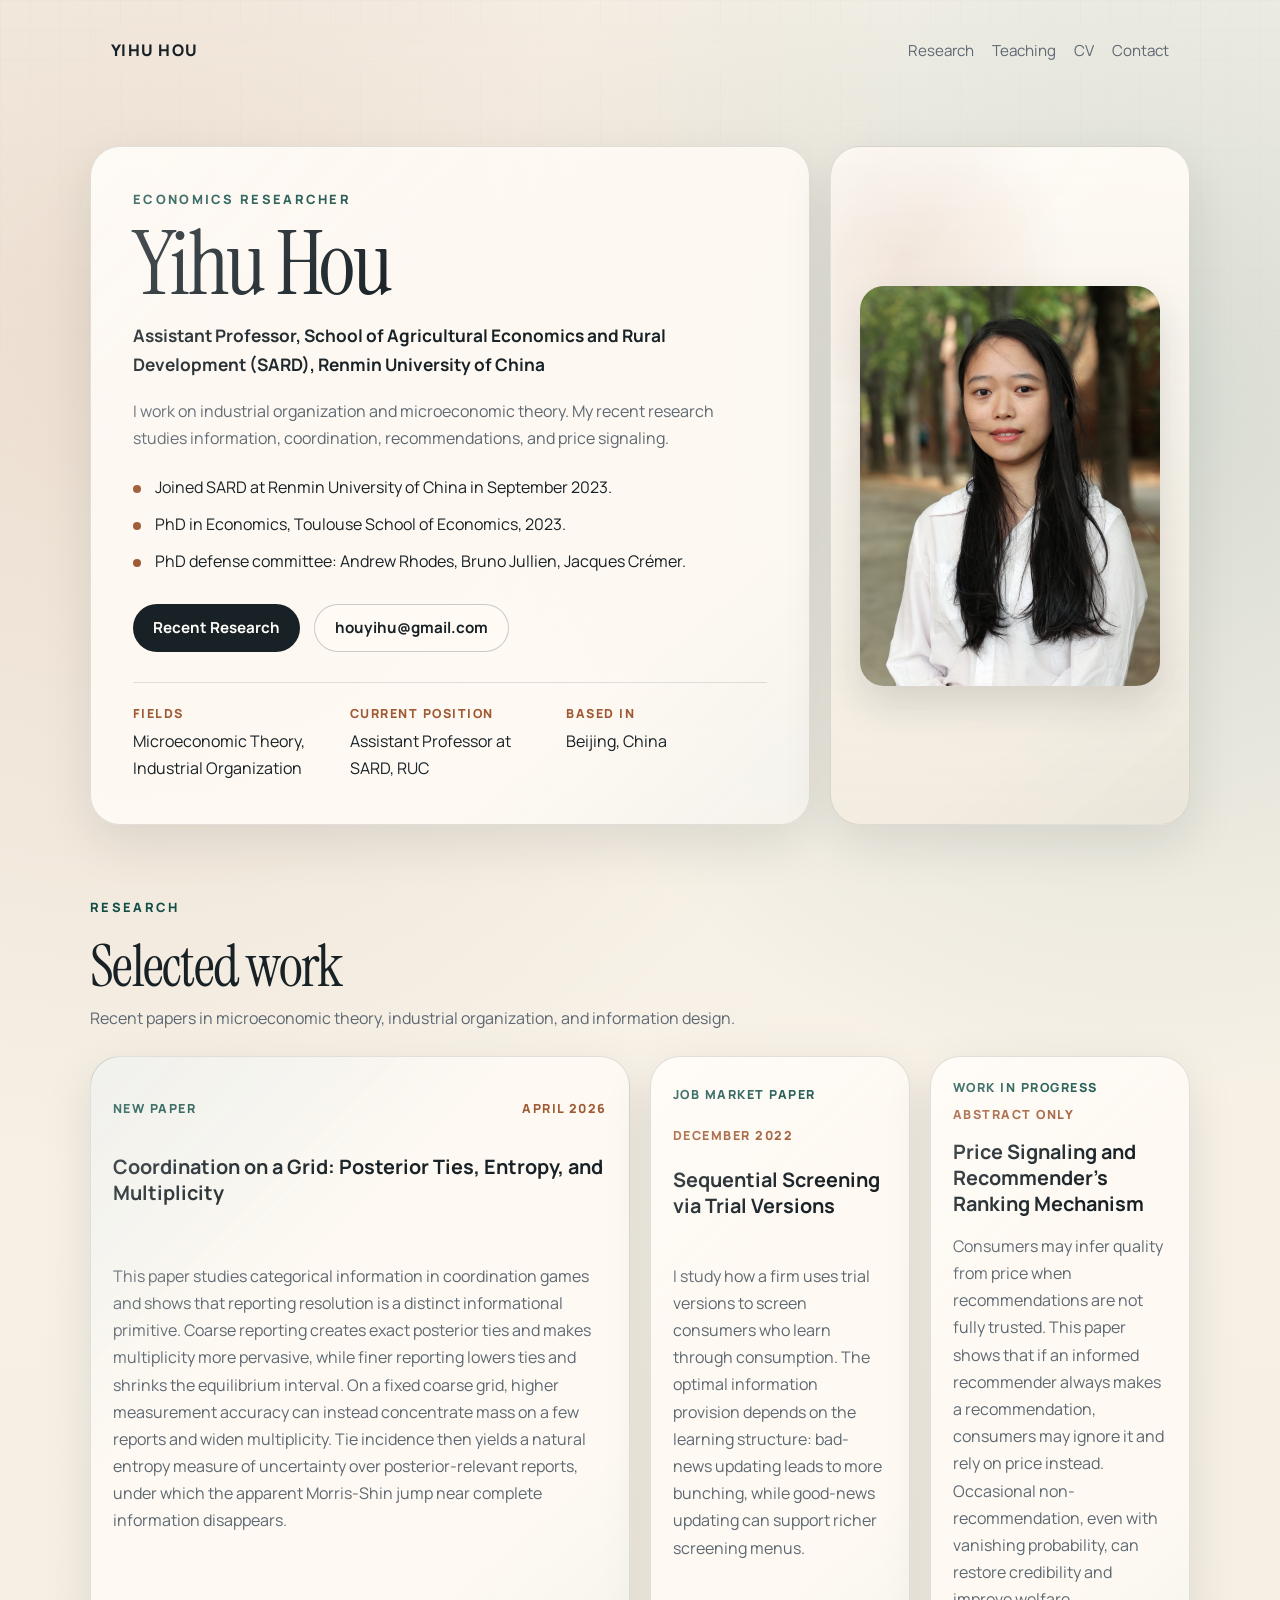
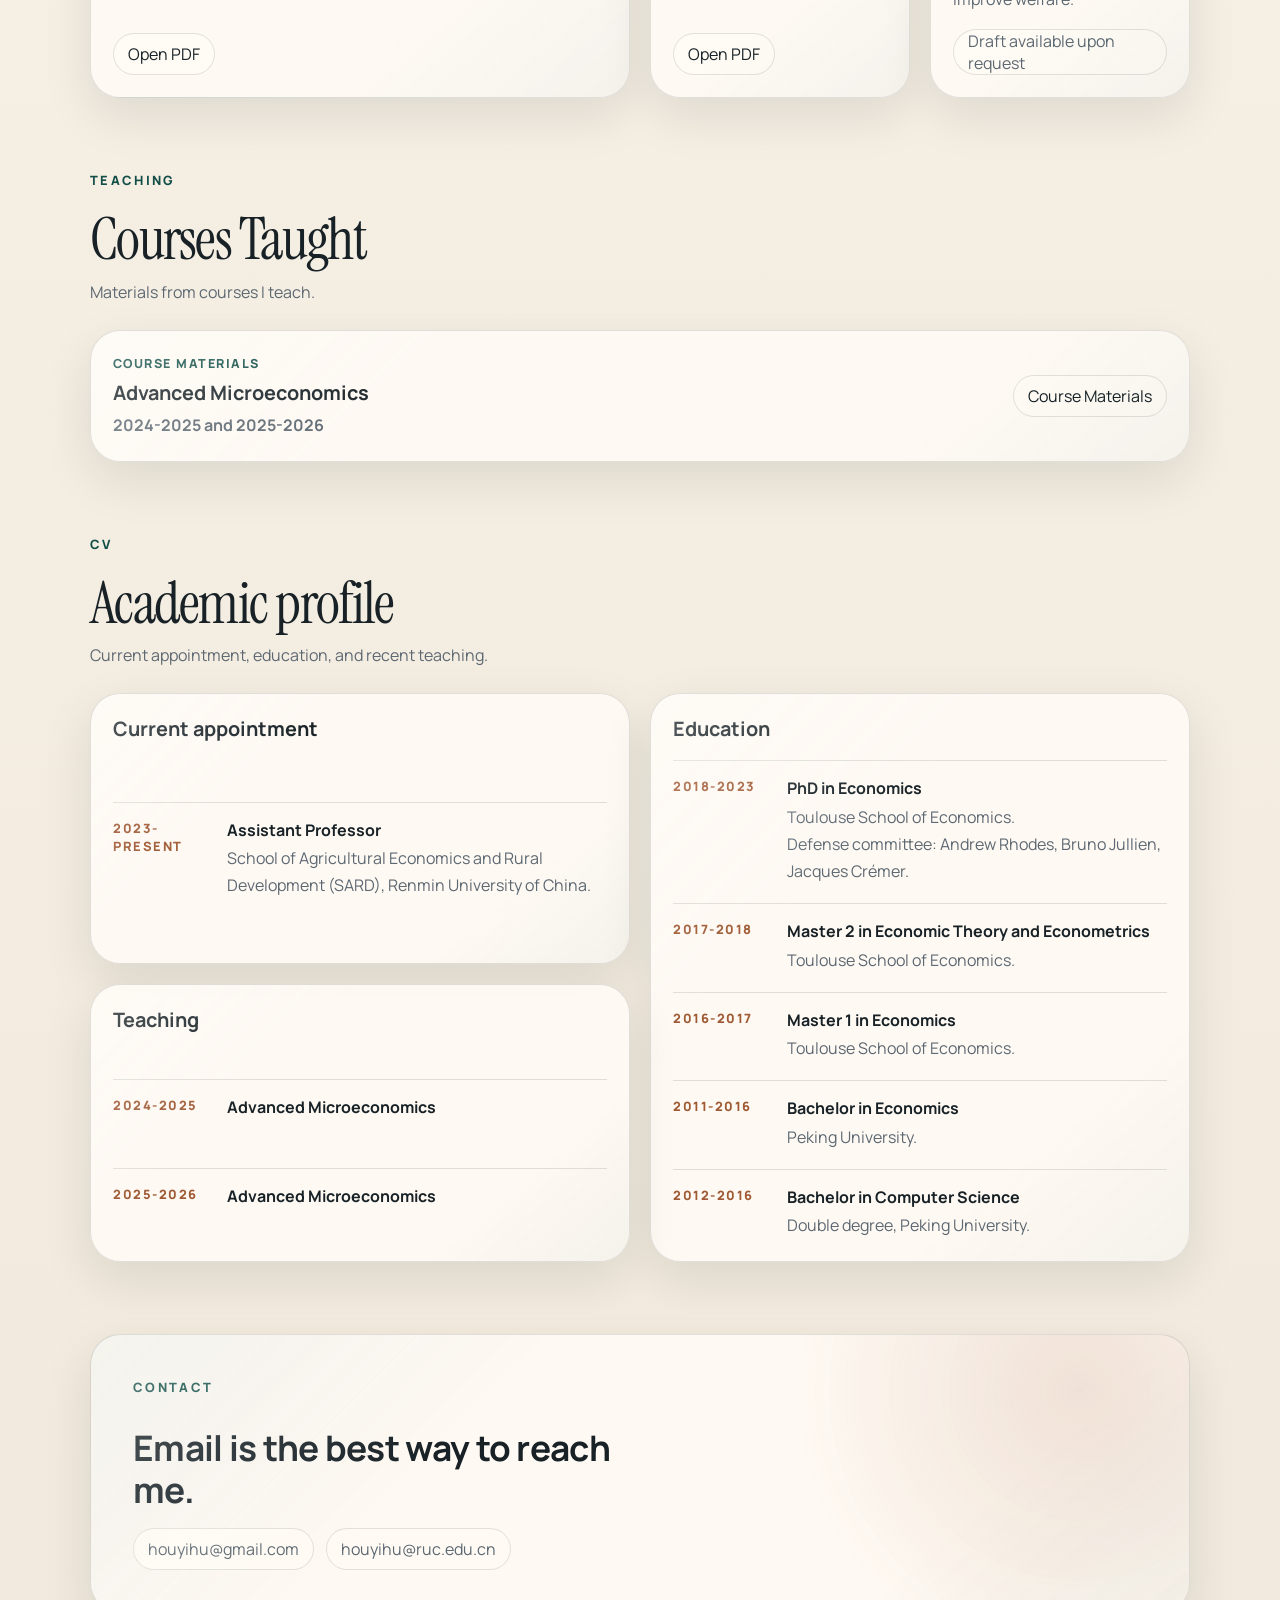
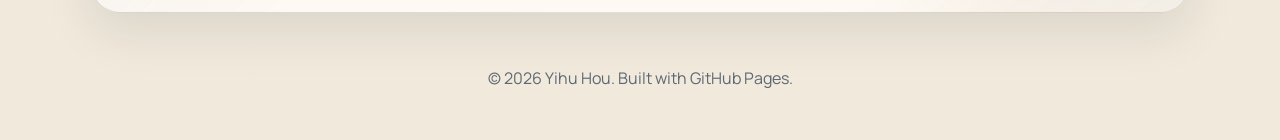
==== commit 3be5e12d: "add course materials" ====
--- a/index.html
+++ b/index.html
@@ -61,6 +61,7 @@
       <a class="brand" href="#top">Yihu Hou</a>
       <nav class="site-nav" aria-label="Main navigation">
         <a href="#research">Research</a>
+        <a href="#teaching">Teaching</a>
         <a href="#cv">CV</a>
         <a href="#contact">Contact</a>
       </nav>
@@ -180,6 +181,31 @@
         </div>
       </section>
 
+      <section class="section teaching-section" id="teaching" data-reveal>
+        <div class="section-heading">
+          <p class="eyebrow">Teaching</p>
+          <h2>Courses Taught</h2>
+          <p class="section-note">
+            Materials from courses I teach.
+          </p>
+        </div>
+
+        <article class="teaching-card">
+          <div class="teaching-summary">
+            <div>
+              <p class="paper-tag">Course materials</p>
+              <h3>Advanced Microeconomics</h3>
+              <p class="teaching-term">2024-2025 and 2025-2026</p>
+            </div>
+            <div class="paper-links">
+              <a href="Teaching/advanced-microeconomics/index.html">
+                Course Materials
+              </a>
+            </div>
+          </div>
+        </article>
+      </section>
+
       <section class="section cv-section" id="cv" data-reveal>
         <div class="section-heading">
           <p class="eyebrow">CV</p>
--- a/assets/styles.css
+++ b/assets/styles.css
@@ -165,6 +165,9 @@
 .hero-copy,
 .hero-photo,
 .paper-card,
+.teaching-card,
+.course-hero-copy,
+.material-row,
 .cv-card,
 .contact-panel {
   position: relative;
@@ -176,12 +179,14 @@
 }
 
 .hero-copy,
+.course-hero-copy,
 .contact-panel {
   padding: clamp(28px, 4vw, 42px);
 }
 
 .hero-photo,
 .paper-card,
+.teaching-card,
 .cv-card {
   padding: 22px;
 }
@@ -189,6 +194,9 @@
 .hero-copy::after,
 .hero-photo::after,
 .paper-card::after,
+.teaching-card::after,
+.course-hero-copy::after,
+.material-row::after,
 .cv-card::after,
 .contact-panel::after {
   content: "";
@@ -248,7 +256,10 @@
 .hero-text,
 .section-note,
 .paper-card p,
+.material-info p,
 .cv-item p,
+.teaching-text,
+.teaching-term,
 .site-nav a,
 .paper-links span,
 .contact-links a,
@@ -448,6 +459,89 @@
   border-color: rgba(18, 78, 71, 0.28);
 }
 
+.teaching-card {
+  display: grid;
+  gap: 20px;
+}
+
+.teaching-summary {
+  display: flex;
+  flex-wrap: wrap;
+  align-items: center;
+  justify-content: space-between;
+  gap: 18px;
+}
+
+.teaching-summary .paper-links {
+  margin-top: 0;
+}
+
+.teaching-summary h3 {
+  margin-top: 6px;
+}
+
+.teaching-term {
+  margin-top: 6px;
+  font-weight: 700;
+}
+
+.teaching-text {
+  max-width: 44rem;
+  margin-top: 8px;
+}
+
+.course-hero,
+.materials-section {
+  max-width: 920px;
+  margin: 0 auto;
+}
+
+.course-hero {
+  padding-top: 28px;
+}
+
+.materials-list {
+  display: grid;
+  gap: 8px;
+}
+
+.material-row {
+  display: flex;
+  align-items: center;
+  justify-content: space-between;
+  gap: 16px;
+  padding: 14px 16px;
+  border-radius: 16px;
+  box-shadow: 0 8px 24px rgba(20, 29, 34, 0.06);
+}
+
+.material-info {
+  display: grid;
+  gap: 4px;
+  min-width: 0;
+}
+
+.material-row h3 {
+  font-size: 1.05rem;
+}
+
+.material-row-note {
+  margin-top: 6px;
+  background: rgba(18, 78, 71, 0.07);
+}
+
+.material-info p {
+  max-width: 42rem;
+  font-size: 0.92rem;
+  line-height: 1.55;
+}
+
+.material-row .button {
+  min-height: 40px;
+  flex: 0 0 auto;
+  padding: 0 16px;
+}
+
 .cv-grid {
   grid-template-columns: repeat(2, minmax(0, 1fr));
 }
@@ -571,6 +665,9 @@
   .hero-copy,
   .hero-photo,
   .paper-card,
+  .teaching-card,
+  .course-hero-copy,
+  .material-row,
   .cv-card,
   .contact-panel {
     border-radius: 24px;
@@ -579,6 +676,12 @@
   .hero-meta,
   .cv-item {
     grid-template-columns: 1fr;
+  }
+
+  .material-row {
+    align-items: flex-start;
+    flex-direction: column;
+    gap: 12px;
   }
 
   .hero-photo img {
